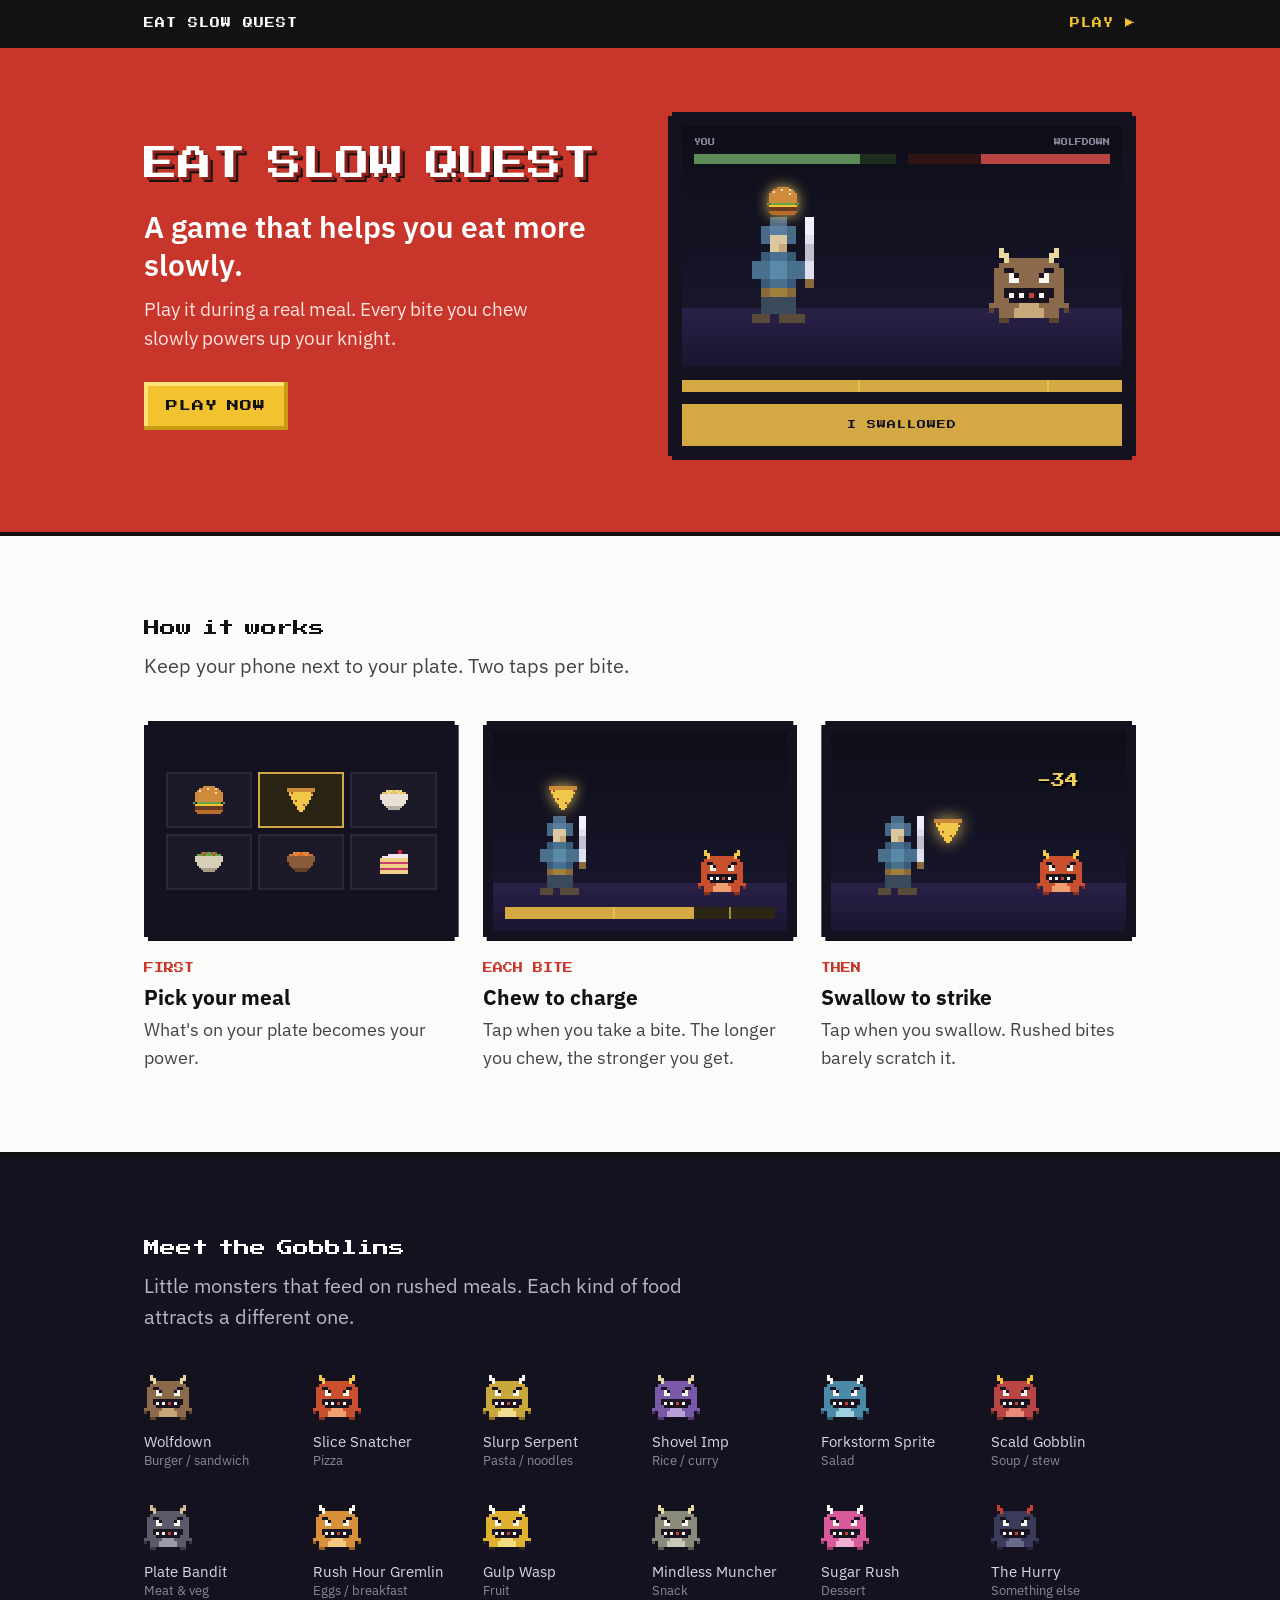
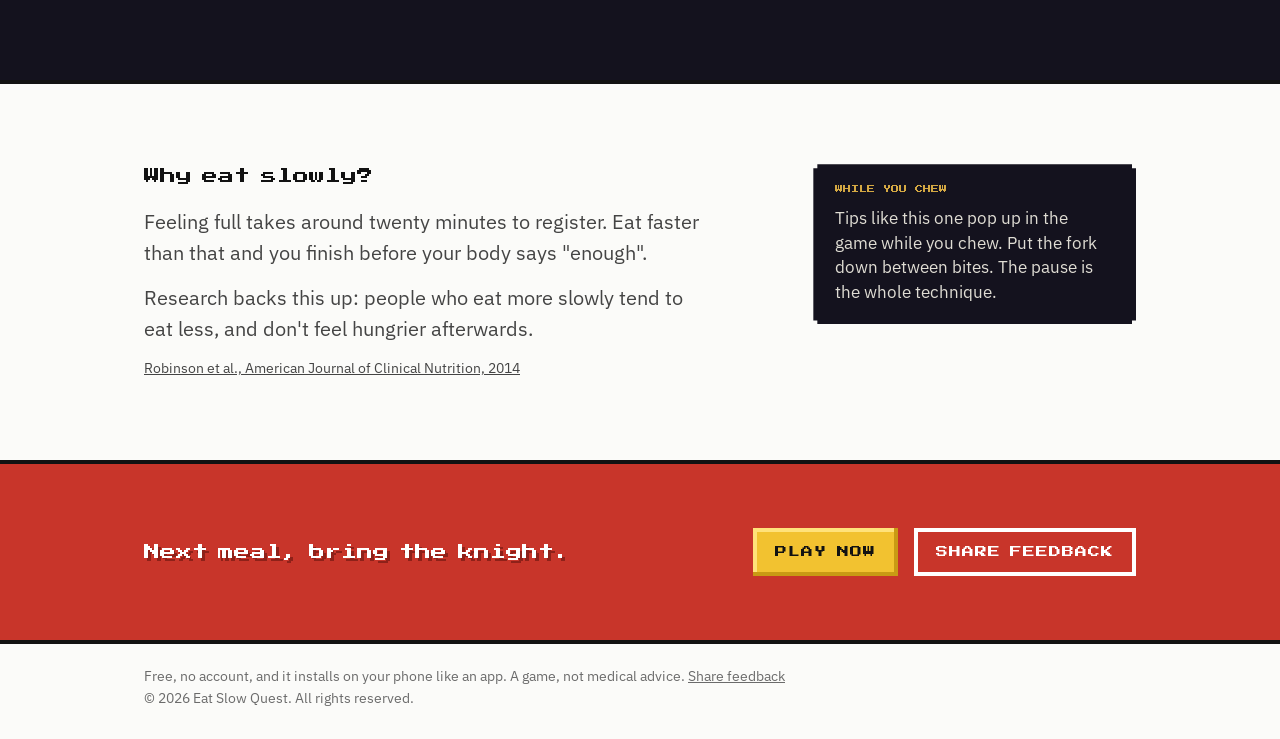
==== index.html @ 136f02ef "Initial commit: Eat Slow Quest game, landing page and feedback form Co-Authored-By: Claude Opus 5.5 " ====
<!DOCTYPE html>
<html lang="en">
<head>
<meta charset="UTF-8">
<meta name="viewport" content="width=device-width, initial-scale=1.0">
<title>Eat Slow Quest</title>
<meta name="description" content="A game that helps you eat more slowly. Play it during a real meal: chewing slowly powers up your knight.">
<meta name="theme-color" content="#c8352a">
<meta property="og:type" content="website">
<meta property="og:title" content="Eat Slow Quest">
<meta property="og:description" content="A game that helps you eat more slowly. Play it during a real meal: every bite you chew slowly powers up your knight.">
<meta name="twitter:card" content="summary">
<meta name="twitter:title" content="Eat Slow Quest">
<meta name="twitter:description" content="A game that helps you eat more slowly. Play it during a real meal.">
<link rel="manifest" href="./manifest.webmanifest">
<link rel="apple-touch-icon" href="./icons/apple-touch-icon.png">
<link rel="icon" type="image/png" href="./icons/icon-192.png">
<link rel="preconnect" href="https://fonts.googleapis.com">
<link href="https://fonts.googleapis.com/css2?family=IBM+Plex+Sans:wght@400;600&family=Press+Start+2P&display=swap" rel="stylesheet">
<style>
  :root {
    --red: #c8352a;
    --red-dark: #8e2119;
    --ink: #121212;
    --ink-2: #444;
    --paper: #fbfbf9;
    --gold: #f2c230;
    --night: #14121e;
    --pixel: 'Press Start 2P', monospace;
    --sans: 'IBM Plex Sans', system-ui, sans-serif;
    --gutter: 24px;
  }
  * { box-sizing: border-box; margin: 0; padding: 0; }
  html { -webkit-text-size-adjust: 100%; }
  body { background: var(--paper); color: var(--ink); font-family: var(--sans); font-size: 18px; line-height: 1.55; }
  a { color: inherit; }
  /* One container, one left edge, for every section. */
  .wrap { max-width: 1040px; margin: 0 auto; padding: 0 var(--gutter); }

  .notch {
    clip-path: polygon(0 4px, 4px 4px, 4px 0, calc(100% - 4px) 0, calc(100% - 4px) 4px, 100% 4px, 100% calc(100% - 4px), calc(100% - 4px) calc(100% - 4px), calc(100% - 4px) 100%, 4px 100%, 4px calc(100% - 4px), 0 calc(100% - 4px));
  }
  .btn {
    display: inline-block; text-decoration: none;
    font-family: var(--pixel); font-size: 12px; letter-spacing: 1px; word-spacing: -0.3em; line-height: 1;
    background: var(--gold); color: var(--ink); padding: 18px 22px;
    box-shadow: inset -4px -4px 0 #c99a14, inset 4px 4px 0 #ffe27a;
  }
  .btn:hover { background: #ffd23d; }
  .btn:active { box-shadow: inset 4px 4px 0 #c99a14, inset -4px -4px 0 #ffe27a; }

  /* Top bar */
  .bar { background: var(--ink); color: #fff; }
  .bar .wrap { display: flex; justify-content: space-between; align-items: center; height: 48px; }
  .bar a { font-family: var(--pixel); font-size: 10px; text-decoration: none; letter-spacing: 1px; }
  .bar a.play { color: var(--gold); }

  /* Cover */
  .cover { background: var(--red); color: #fff; border-bottom: 4px solid var(--ink); }
  .cover .wrap { display: grid; grid-template-columns: 1fr 1fr; gap: 56px; align-items: center; padding-top: 64px; padding-bottom: 72px; }
  .cover h1 { font-family: var(--pixel); font-weight: 400; font-size: clamp(24px, 3.2vw, 34px); line-height: 1.3; word-spacing: -0.35em; text-shadow: 3px 3px 0 var(--red-dark), 5px 5px 0 var(--ink); }
  .cover .what { font-size: clamp(24px, 2.6vw, 30px); font-weight: 600; line-height: 1.25; margin-top: 22px; }
  .cover .how { font-size: 19px; line-height: 1.5; margin-top: 12px; color: #ffe3de; max-width: 440px; }
  .cover .btn { margin-top: 30px; }

  /* Game screen pieces, shared by the cover and the panels */
  .screen { background: var(--night); color: #e0ddd4; font-family: var(--pixel); padding: 14px; }
  .arena { position: relative; overflow: hidden; background: linear-gradient(#0e0e18, #1a1830); }
  .arena::after { content: ''; position: absolute; left: 0; right: 0; bottom: 0; height: 24%; background: linear-gradient(#2a2148, #1a1530); }
  .arena > * { z-index: 1; }
  .hp { position: absolute; top: 12px; left: 12px; right: 12px; display: flex; gap: 12px; font-size: 7px; color: #8a879e; }
  .hp > div { flex: 1; }
  .hp > div:last-child { text-align: right; }
  .hpbar { height: 10px; margin-top: 5px; }
  .hpbar i { display: block; height: 100%; }
  .hpbar.you { background: #1e2e1e; } .hpbar.you i { background: #5b8c5a; width: 82%; }
  .hpbar.foe { background: #2e1414; } .hpbar.foe i { background: #b84444; width: 64%; margin-left: auto; }
  .fighter { position: absolute; bottom: 18%; }
  .bob { animation: bob 2.4s ease-in-out infinite; }
  .chomp { animation: chomp .5s ease-in-out infinite; }
  @keyframes bob { 50% { transform: translateY(-4px); } }
  @keyframes chomp { 50% { transform: translateY(2px) scaleY(.93); } }
  .orb { position: absolute; left: 50%; top: -30px; transform: translateX(-50%); filter: drop-shadow(0 0 7px rgba(240,208,96,.9)); animation: bob 1.2s ease-in-out infinite; }
  .track { position: relative; height: 12px; background: #2e2614; overflow: hidden; }
  .track b { position: absolute; top: 0; bottom: 0; width: 2px; background: rgba(240, 208, 96, .6); z-index: 1; }
  .fill { height: 100%; background: #d4a843; }
  .gbtn { background: #d4a843; color: var(--night); text-align: center; font-size: 9px; padding: 14px; letter-spacing: 1px; }

  .cover .arena { height: 240px; }
  .cover .fighter.you { left: 16%; }
  .cover .fighter.foe { right: 12%; }
  .cover .fill { animation: charge 6s linear infinite; }
  @keyframes charge { 0% { width: 0; } 83% { width: 88%; } 84%, 100% { width: 0; } }
  .cover .track { margin: 14px 0 12px; }

  /* Sections: same padding, same heading block, same left edge */
  section { padding: 80px 0; border-bottom: 4px solid var(--ink); }
  .head { max-width: 560px; margin-bottom: 40px; }
  h2 { font-family: var(--pixel); font-weight: 400; font-size: clamp(14px, 1.6vw, 16px); line-height: 1.5; word-spacing: -0.35em; }
  .head p { font-size: 20px; color: var(--ink-2); margin-top: 10px; }

  /* How it works: three equal panels */
  .panels { display: grid; grid-template-columns: repeat(3, 1fr); gap: 24px; }
  .panel .screen { height: 220px; padding: 10px; }
  .panel .arena { height: 100%; }
  .panel .step { font-family: var(--pixel); font-size: 10px; color: var(--red); margin-top: 20px; }
  .panel h3 { font-size: 21px; line-height: 1.3; margin-top: 8px; }
  .panel p { color: var(--ink-2); margin-top: 4px; }
  .pick { display: grid; grid-template-columns: repeat(3, 1fr); gap: 6px; padding: 12px; height: 100%; align-content: center; }
  .pick div { background: #1c1a28; height: 56px; display: flex; align-items: center; justify-content: center; border: 2px solid #2a2838; }
  .pick div.sel { border-color: #d4a843; background: #2a2414; }
  .panel .fighter.you { left: 16%; }
  .panel .fighter.foe { right: 14%; }
  .p2 .track { position: absolute; left: 12px; right: 12px; bottom: 12px; }
  .p2 .fill { width: 70%; }
  .shot { position: absolute; left: 34%; bottom: 44%; filter: drop-shadow(0 0 8px rgba(240,208,96,.9)); animation: shoot 1.6s ease-in infinite; }
  @keyframes shoot { 0% { transform: translateX(0) rotate(0); opacity: 1; } 70% { transform: translateX(110px) rotate(300deg); opacity: 1; } 71%, 100% { opacity: 0; } }
  .dmg { position: absolute; right: 16%; top: 20%; font-size: 14px; color: #f0d060; text-shadow: 2px 2px 0 #000; animation: dmg 1.6s steps(1) infinite; }
  @keyframes dmg { 0%, 69% { opacity: 0; } 70%, 100% { opacity: 1; } }

  /* Gobblins */
  .gobblins { background: var(--night); color: #e0ddd4; }
  .gobblins h2 { color: #fff; }
  .gobblins .head p { color: #b9b6c8; }
  .roster { display: grid; grid-template-columns: repeat(6, 1fr); gap: 32px 24px; }
  .roster figure { display: flex; flex-direction: column; align-items: flex-start; gap: 12px; }
  .roster .mon { height: 48px; display: flex; align-items: flex-end; }
  .roster figcaption { font-size: 15px; line-height: 1.3; color: #d8d5e4; }
  .roster figcaption small { display: block; font-size: 13px; color: #8a879e; margin-top: 2px; }

  /* Why: text column + tip, top-aligned on the same grid as the panels */
  .why { display: grid; grid-template-columns: 2fr 1fr; gap: 24px; align-items: start; }
  .why p { font-size: 20px; color: var(--ink-2); max-width: 560px; }
  .why p + p { margin-top: 14px; }
  .why .src { font-size: 14px; }
  .note { background: var(--night); color: #e0ddd4; padding: 20px 22px; font-size: 17px; line-height: 1.45; }
  .note b { display: block; font-family: var(--pixel); font-size: 8px; color: #d4a843; font-weight: 400; margin-bottom: 10px; }

  /* End */
  .end { background: var(--red); color: #fff; border-bottom: 4px solid var(--ink); }
  .end .wrap { display: flex; justify-content: space-between; align-items: center; gap: 24px; flex-wrap: wrap; padding-top: 64px; padding-bottom: 64px; }
  .end h2 { color: #fff; text-shadow: 3px 3px 0 var(--red-dark); }
  .end-btns { display: flex; gap: 16px; flex-wrap: wrap; }
  .btn.ghost { background: transparent; color: #fff; box-shadow: inset 0 0 0 4px #fff; }
  .btn.ghost:hover { background: rgba(255,255,255,.12); }
  .btn.ghost:active { box-shadow: inset 0 0 0 4px var(--gold); }
  footer { font-size: 14px; color: #6b6b6b; }
  footer .wrap { padding-top: 22px; padding-bottom: 30px; }

  .knight { position: relative; width: 62px; height: 106px; }
  .knight.sm { width: 46px; height: 78px; }
  .knight i { position: absolute; top: 0; left: 2px; width: 4px; height: 4px; transform: scale(2.2); transform-origin: 2px 0; box-shadow:
     8px 0 0 #4a6a8a,12px 0 0 #4a6a8a,4px 4px 0 #4a6a8a,8px 4px 0 #5a7ea0,12px 4px 0 #5a7ea0,16px 4px 0 #4a6a8a,
     4px 8px 0 #4a6a8a,8px 8px 0 #dcc8a0,12px 8px 0 #dcc8a0,16px 8px 0 #4a6a8a,8px 12px 0 #dcc8a0,12px 12px 0 #c4a878,
     4px 16px 0 #3a5a7a,8px 16px 0 #4a7090,12px 16px 0 #4a7090,16px 16px 0 #3a5a7a,
     0 20px 0 #4a7090,4px 20px 0 #4a7090,8px 20px 0 #5a8aaa,12px 20px 0 #5a8aaa,16px 20px 0 #4a7090,20px 20px 0 #4a7090,
     0 24px 0 #4a7090,4px 24px 0 #4a7090,8px 24px 0 #5a8aaa,12px 24px 0 #5a8aaa,16px 24px 0 #4a7090,20px 24px 0 #4a7090,
     4px 28px 0 #3a5a7a,8px 28px 0 #4a7090,12px 28px 0 #4a7090,16px 28px 0 #3a5a7a,
     4px 32px 0 #8a6a3a,8px 32px 0 #a0803a,12px 32px 0 #a0803a,16px 32px 0 #8a6a3a,
     4px 36px 0 #3a4a5a,8px 36px 0 #3a4a5a,12px 36px 0 #3a4a5a,16px 36px 0 #3a4a5a,
     4px 40px 0 #3a4a5a,8px 40px 0 #3a4a5a,12px 40px 0 #3a4a5a,16px 40px 0 #3a4a5a,
     0 44px 0 #5a4a3a,4px 44px 0 #5a4a3a,12px 44px 0 #5a4a3a,16px 44px 0 #5a4a3a,20px 44px 0 #5a4a3a,
     24px 12px 0 #c0c0d0,24px 16px 0 #c0c0d0,24px 20px 0 #e0e0f0,24px 24px 0 #e0e0f0,
     24px 8px 0 #e0e0f0,24px 4px 0 #f0f0ff,24px 0 0 #f0f0ff,24px 28px 0 #8a6a3a; }
  .knight.sm i { transform: scale(1.65); }
  .px { display: block; image-rendering: pixelated; }
  .food { position: relative; image-rendering: pixelated; }
  .food i { position: absolute; width: 1px; height: 1px; transform-origin: 0 0; }

  @media (max-width: 860px) {
    .cover .wrap { grid-template-columns: 1fr; gap: 40px; padding-top: 44px; padding-bottom: 56px; }
    .panels { grid-template-columns: 1fr; max-width: 440px; gap: 40px; }
    .roster { grid-template-columns: repeat(3, 1fr); }
    .why { grid-template-columns: 1fr; gap: 28px; }
    .note { max-width: 440px; }
    section { padding: 60px 0; }
  }
  @media (max-width: 480px) {
    :root { --gutter: 16px; }
    .roster { grid-template-columns: repeat(3, 1fr); gap: 24px 12px; }
    .roster figcaption { font-size: 14px; }
  }
  @media (prefers-reduced-motion: reduce) {
    *, *::before, *::after { animation: none !important; }
    .cover .fill { width: 70%; }
  }
</style>
</head>
<body>

<div class="bar">
  <div class="wrap">
    <a href="./">EAT SLOW QUEST</a>
    <a class="play" href="./play.html">PLAY ▶</a>
  </div>
</div>

<header class="cover">
  <div class="wrap">
    <div>
      <h1>EAT SLOW QUEST</h1>
      <p class="what">A game that helps you eat more slowly.</p>
      <p class="how">Play it during a real meal. Every bite you chew slowly powers up your knight.</p>
      <a class="btn" href="./play.html">PLAY NOW</a>
    </div>
    <div class="screen notch" role="img" aria-label="The game mid-fight: a knight charged with burger power facing a Gobblin.">
      <div class="arena">
        <div class="hp"><div>YOU<div class="hpbar you"><i></i></div></div><div>WOLFDOWN<div class="hpbar foe"><i></i></div></div></div>
        <div class="fighter you chomp"><div class="orb"><img class="px" src="[data-uri]" width="32" height="28" alt=""></div><img class="px" src="[data-uri]" width="62" height="106" alt=""></div>
        <div class="fighter foe bob"><img class="px" src="[data-uri]" width="80" height="75" alt=""></div>
      </div>
      <div class="track"><b style="left:40%"></b><b style="left:83%"></b><div class="fill"></div></div>
      <div class="gbtn">I SWALLOWED</div>
    </div>
  </div>
</header>

<section>
  <div class="wrap">
    <div class="head">
      <h2>How it works</h2>
      <p>Keep your phone next to your plate. Two taps per bite.</p>
    </div>
    <div class="panels">
      <div class="panel">
        <div class="screen notch"><div class="pick">
          <div><img class="px" src="[data-uri]" width="32" height="28" alt=""></div><div class="sel"><img class="px" src="[data-uri]" width="32" height="24" alt=""></div><div><img class="px" src="[data-uri]" width="32" height="20" alt=""></div>
          <div><img class="px" src="[data-uri]" width="32" height="20" alt=""></div><div><img class="px" src="[data-uri]" width="32" height="20" alt=""></div><div><img class="px" src="[data-uri]" width="32" height="24" alt=""></div>
        </div></div>
        <div class="step">FIRST</div>
        <h3>Pick your meal</h3>
        <p>What's on your plate becomes your power.</p>
      </div>
      <div class="panel p2">
        <div class="screen notch"><div class="arena">
          <div class="fighter you chomp"><div class="orb"><img class="px" src="[data-uri]" width="32" height="24" alt=""></div><img class="px" src="[data-uri]" width="46" height="79" alt=""></div>
          <div class="fighter foe bob"><img class="px" src="[data-uri]" width="48" height="45" alt=""></div>
          <div class="track"><b style="left:40%"></b><b style="left:83%"></b><div class="fill"></div></div>
        </div></div>
        <div class="step">EACH BITE</div>
        <h3>Chew to charge</h3>
        <p>Tap when you take a bite. The longer you chew, the stronger you get.</p>
      </div>
      <div class="panel">
        <div class="screen notch"><div class="arena">
          <div class="fighter you"><img class="px" src="[data-uri]" width="46" height="79" alt=""></div>
          <div class="shot"><img class="px" src="[data-uri]" width="32" height="24" alt=""></div>
          <div class="dmg">-34</div>
          <div class="fighter foe bob"><img class="px" src="[data-uri]" width="48" height="45" alt=""></div>
        </div></div>
        <div class="step">THEN</div>
        <h3>Swallow to strike</h3>
        <p>Tap when you swallow. Rushed bites barely scratch it.</p>
      </div>
    </div>
  </div>
</section>

<section class="gobblins">
  <div class="wrap">
    <div class="head">
      <h2>Meet the Gobblins</h2>
      <p>Little monsters that feed on rushed meals. Each kind of food attracts a different one.</p>
    </div>
    <div class="roster"><figure><div class="mon"><img class="px" src="[data-uri]" width="48" height="45" alt=""></div><figcaption>Wolfdown<small>Burger / sandwich</small></figcaption></figure><figure><div class="mon"><img class="px" src="[data-uri]" width="48" height="45" alt=""></div><figcaption>Slice Snatcher<small>Pizza</small></figcaption></figure><figure><div class="mon"><img class="px" src="[data-uri]" width="48" height="45" alt=""></div><figcaption>Slurp Serpent<small>Pasta / noodles</small></figcaption></figure><figure><div class="mon"><img class="px" src="[data-uri]" width="48" height="45" alt=""></div><figcaption>Shovel Imp<small>Rice / curry</small></figcaption></figure><figure><div class="mon"><img class="px" src="[data-uri]" width="48" height="45" alt=""></div><figcaption>Forkstorm Sprite<small>Salad</small></figcaption></figure><figure><div class="mon"><img class="px" src="[data-uri]" width="48" height="45" alt=""></div><figcaption>Scald Gobblin<small>Soup / stew</small></figcaption></figure><figure><div class="mon"><img class="px" src="[data-uri]" width="48" height="45" alt=""></div><figcaption>Plate Bandit<small>Meat &amp; veg</small></figcaption></figure><figure><div class="mon"><img class="px" src="[data-uri]" width="48" height="45" alt=""></div><figcaption>Rush Hour Gremlin<small>Eggs / breakfast</small></figcaption></figure><figure><div class="mon"><img class="px" src="[data-uri]" width="48" height="45" alt=""></div><figcaption>Gulp Wasp<small>Fruit</small></figcaption></figure><figure><div class="mon"><img class="px" src="[data-uri]" width="48" height="45" alt=""></div><figcaption>Mindless Muncher<small>Snack</small></figcaption></figure><figure><div class="mon"><img class="px" src="[data-uri]" width="48" height="45" alt=""></div><figcaption>Sugar Rush<small>Dessert</small></figcaption></figure><figure><div class="mon"><img class="px" src="[data-uri]" width="48" height="45" alt=""></div><figcaption>The Hurry<small>Something else</small></figcaption></figure></div>
  </div>
</section>

<section>
  <div class="wrap why">
    <div>
      <div class="head" style="margin-bottom:18px"><h2>Why eat slowly?</h2></div>
      <p>Feeling full takes around twenty minutes to register. Eat faster than that and you finish before your body says "enough".</p>
      <p>Research backs this up: people who eat more slowly tend to eat less, and don't feel hungrier afterwards.</p>
      <p class="src"><a href="https://academic.oup.com/ajcn/article/100/1/123/4576445">Robinson et al., American Journal of Clinical Nutrition, 2014</a></p>
    </div>
    <div class="note notch"><b>WHILE YOU CHEW</b>Tips like this one pop up in the game while you chew. Put the fork down between bites. The pause is the whole technique.</div>
  </div>
</section>

<div class="end">
  <div class="wrap">
    <h2>Next meal, bring the knight.</h2>
    <div class="end-btns">
      <a class="btn" href="./play.html">PLAY NOW</a>
      <a class="btn ghost" href="./feedback.html">SHARE FEEDBACK</a>
    </div>
  </div>
</div>

<footer><div class="wrap">Free, no account, and it installs on your phone like an app. A game, not medical advice. <a href="./feedback.html">Share feedback</a><br>© 2026 Eat Slow Quest. All rights reserved.</div></footer>

</body>
</html>
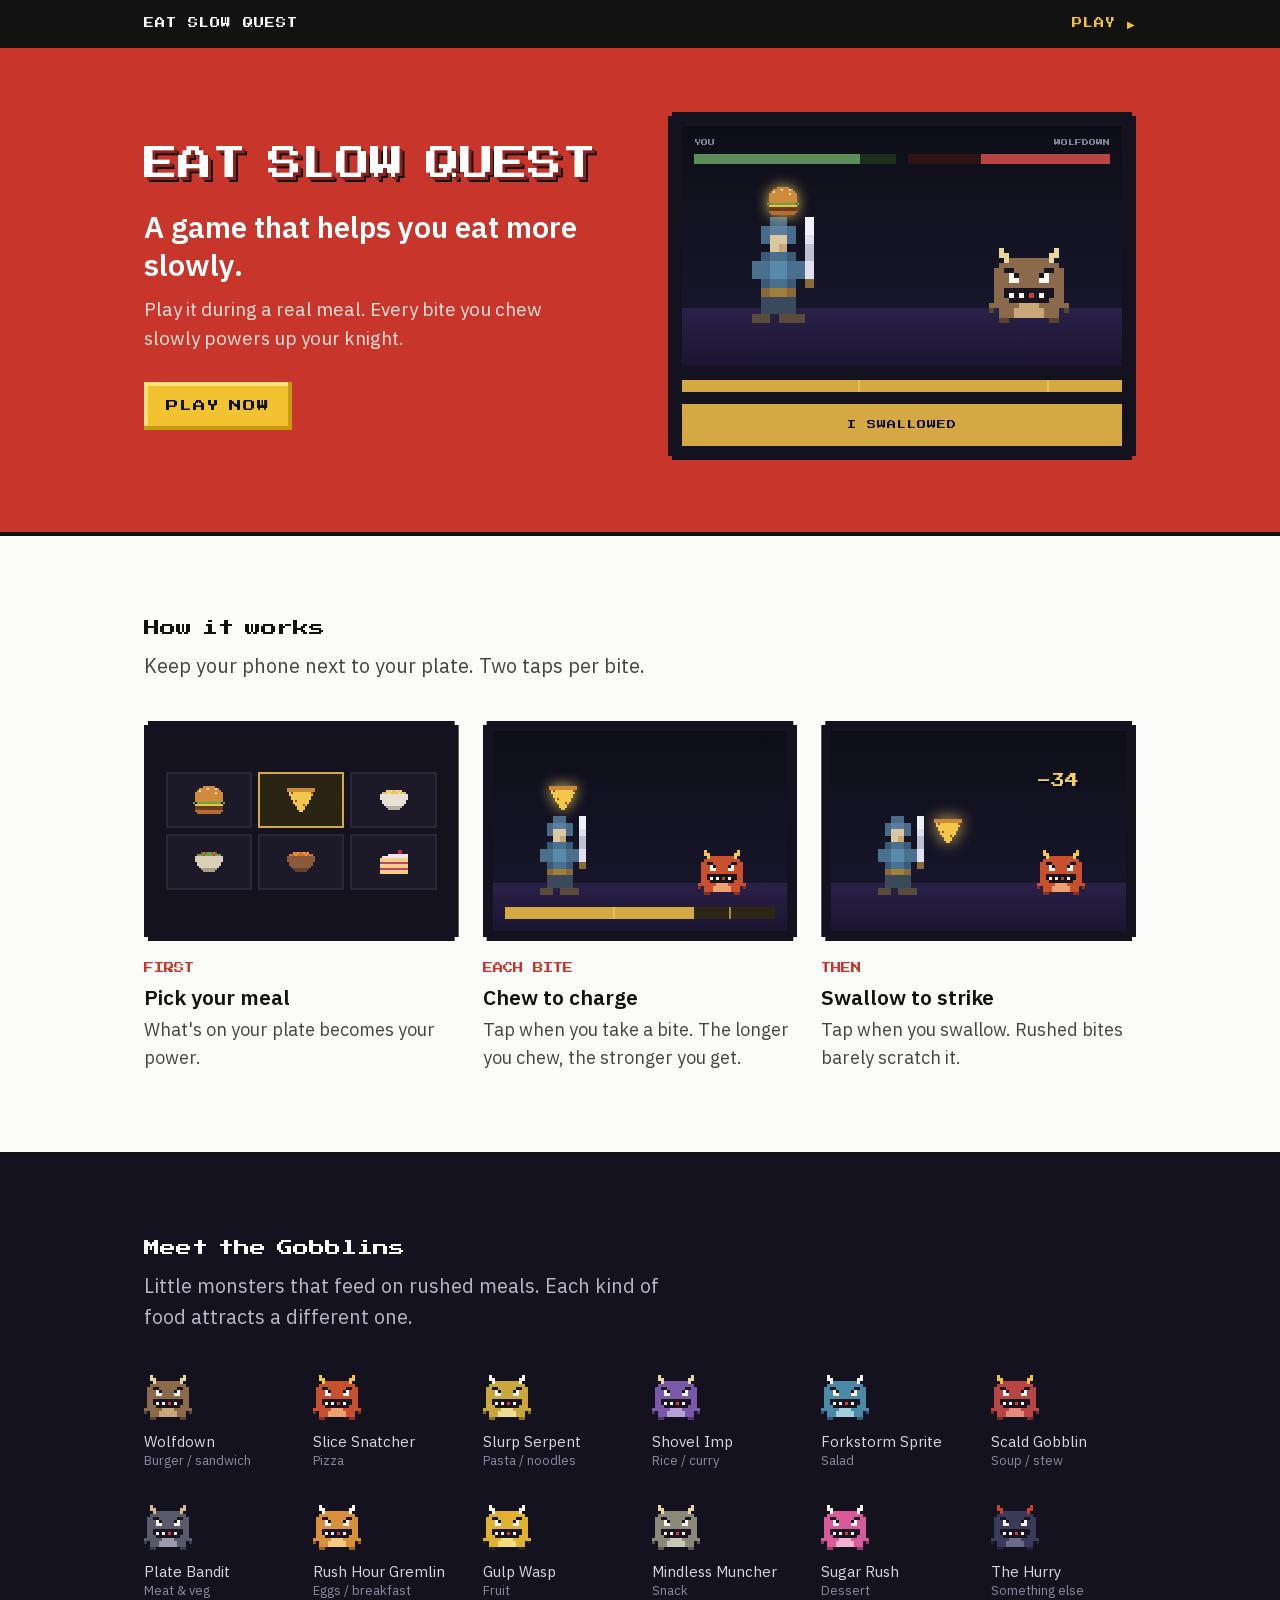
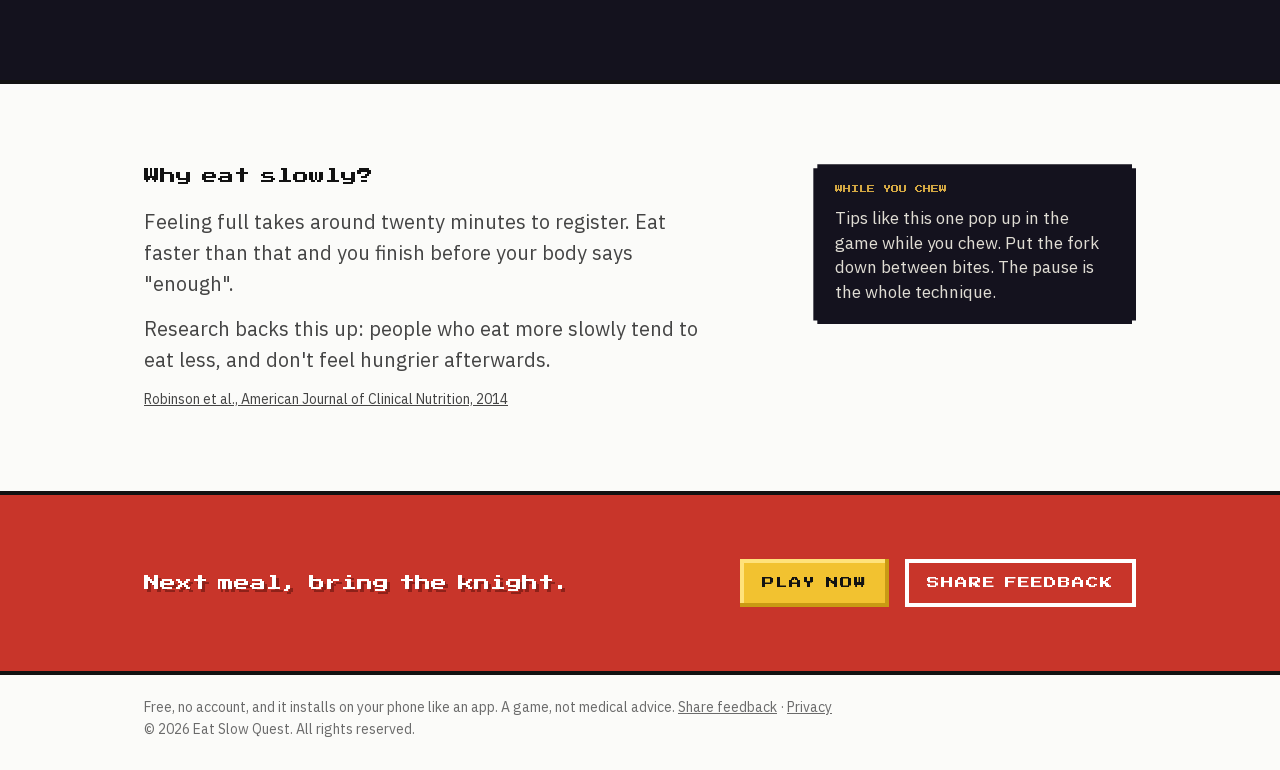
==== commit 0bf62459: "GDPR: add privacy notice, self-host fonts (no requests to Google) Co-Authored-By: Claude Opus 5.5 <n" ====
--- a/index.html
+++ b/index.html
@@ -15,8 +15,7 @@
 <link rel="manifest" href="./manifest.webmanifest">
 <link rel="apple-touch-icon" href="./icons/apple-touch-icon.png">
 <link rel="icon" type="image/png" href="./icons/icon-192.png">
-<link rel="preconnect" href="https://fonts.googleapis.com">
-<link href="https://fonts.googleapis.com/css2?family=IBM+Plex+Sans:wght@400;600&family=Press+Start+2P&display=swap" rel="stylesheet">
+<link rel="stylesheet" href="./fonts/fonts.css">
 <style>
   :root {
     --red: #c8352a;
@@ -89,8 +88,28 @@
   .cover .arena { height: 240px; }
   .cover .fighter.you { left: 16%; }
   .cover .fighter.foe { right: 12%; }
-  .cover .fill { animation: charge 6s linear infinite; }
-  @keyframes charge { 0% { width: 0; } 83% { width: 88%; } 84%, 100% { width: 0; } }
+  /* One bite on a 7s loop, all in sync: chew fills the bar to the end (gold once
+     past the 25s mark), hold full, tap I SWALLOWED, the Gobblin takes the hit,
+     and the bar drains back for the next bite. */
+  .cover .fill { animation: charge 7s infinite; }
+  @keyframes charge {
+    0%       { width: 0;    background: #d4a843; box-shadow: none; animation-timing-function: cubic-bezier(.3, .1, .6, 1); }
+    62%      { background: #d4a843; box-shadow: none; }
+    64%      { background: #f0d060; box-shadow: 0 0 10px rgba(240, 208, 96, .8); }
+    75%, 88% { width: 100%; background: #f0d060; box-shadow: 0 0 10px rgba(240, 208, 96, .8); animation-timing-function: ease-in; }
+    100%     { width: 0;    background: #d4a843; box-shadow: none; }
+  }
+  .cover .gbtn { animation: press 7s infinite; }
+  @keyframes press {
+    0%, 86%, 93%, 100% { transform: none; filter: none; }
+    88%                { transform: translateY(2px) scale(.985); filter: brightness(.85); }
+  }
+  .cover .fighter.foe > * { animation: flinch 7s infinite; }
+  @keyframes flinch {
+    0%, 88%, 96%, 100% { transform: none; filter: none; }
+    89%                { transform: translateX(8px); filter: brightness(2.2); }
+    92%                { transform: translateX(-4px); filter: brightness(1.3); }
+  }
   .cover .track { margin: 14px 0 12px; }
 
   /* Sections: same padding, same heading block, same left edge */
@@ -272,7 +291,7 @@
       <div class="head" style="margin-bottom:18px"><h2>Why eat slowly?</h2></div>
       <p>Feeling full takes around twenty minutes to register. Eat faster than that and you finish before your body says "enough".</p>
       <p>Research backs this up: people who eat more slowly tend to eat less, and don't feel hungrier afterwards.</p>
-      <p class="src"><a href="https://academic.oup.com/ajcn/article/100/1/123/4576445">Robinson et al., American Journal of Clinical Nutrition, 2014</a></p>
+      <p class="src"><a href="https://doi.org/10.3945/ajcn.113.081745">Robinson et al., American Journal of Clinical Nutrition, 2014</a></p>
     </div>
     <div class="note notch"><b>WHILE YOU CHEW</b>Tips like this one pop up in the game while you chew. Put the fork down between bites. The pause is the whole technique.</div>
   </div>
@@ -288,7 +307,7 @@
   </div>
 </div>
 
-<footer><div class="wrap">Free, no account, and it installs on your phone like an app. A game, not medical advice. <a href="./feedback.html">Share feedback</a><br>© 2026 Eat Slow Quest. All rights reserved.</div></footer>
+<footer><div class="wrap">Free, no account, and it installs on your phone like an app. A game, not medical advice. <a href="./feedback.html">Share feedback</a> · <a href="./privacy.html">Privacy</a><br>© 2026 Eat Slow Quest. All rights reserved.</div></footer>
 
 </body>
 </html>
--- a/fonts/fonts.css
+++ b/fonts/fonts.css
@@ -0,0 +1,65 @@
+/* Self-hosted so visitors' browsers never contact Google. All fonts: SIL Open Font License 1.1, see LICENSE.txt */
+@font-face {
+  font-family: 'IBM Plex Sans';
+  font-style: normal;
+  font-weight: 400;
+  font-display: swap;
+  src: url(./ibm-plex-sans-400-latin-ext.woff2) format('woff2');
+  unicode-range: U+0100-02BA, U+02BD-02C5, U+02C7-02CC, U+02CE-02D7, U+02DD-02FF, U+0304, U+0308, U+0329, U+1D00-1DBF, U+1E00-1E9F, U+1EF2-1EFF, U+2020, U+20A0-20AB, U+20AD-20C4, U+2113, U+2C60-2C7F, U+A720-A7FF;
+}
+@font-face {
+  font-family: 'IBM Plex Sans';
+  font-style: normal;
+  font-weight: 400;
+  font-display: swap;
+  src: url(./ibm-plex-sans-400-latin.woff2) format('woff2');
+  unicode-range: U+0000-00FF, U+0131, U+0152-0153, U+02BB-02BC, U+02C6, U+02DA, U+02DC, U+0304, U+0308, U+0329, U+2000-206F, U+20AC, U+2122, U+2191, U+2193, U+2212, U+2215, U+FEFF, U+FFFD;
+}
+@font-face {
+  font-family: 'IBM Plex Sans';
+  font-style: normal;
+  font-weight: 600;
+  font-display: swap;
+  src: url(./ibm-plex-sans-600-latin-ext.woff2) format('woff2');
+  unicode-range: U+0100-02BA, U+02BD-02C5, U+02C7-02CC, U+02CE-02D7, U+02DD-02FF, U+0304, U+0308, U+0329, U+1D00-1DBF, U+1E00-1E9F, U+1EF2-1EFF, U+2020, U+20A0-20AB, U+20AD-20C4, U+2113, U+2C60-2C7F, U+A720-A7FF;
+}
+@font-face {
+  font-family: 'IBM Plex Sans';
+  font-style: normal;
+  font-weight: 600;
+  font-display: swap;
+  src: url(./ibm-plex-sans-600-latin.woff2) format('woff2');
+  unicode-range: U+0000-00FF, U+0131, U+0152-0153, U+02BB-02BC, U+02C6, U+02DA, U+02DC, U+0304, U+0308, U+0329, U+2000-206F, U+20AC, U+2122, U+2191, U+2193, U+2212, U+2215, U+FEFF, U+FFFD;
+}
+@font-face {
+  font-family: 'Press Start 2P';
+  font-style: normal;
+  font-weight: 400;
+  font-display: swap;
+  src: url(./press-start-2p-400-latin-ext.woff2) format('woff2');
+  unicode-range: U+0100-02BA, U+02BD-02C5, U+02C7-02CC, U+02CE-02D7, U+02DD-02FF, U+0304, U+0308, U+0329, U+1D00-1DBF, U+1E00-1E9F, U+1EF2-1EFF, U+2020, U+20A0-20AB, U+20AD-20C4, U+2113, U+2C60-2C7F, U+A720-A7FF;
+}
+@font-face {
+  font-family: 'Press Start 2P';
+  font-style: normal;
+  font-weight: 400;
+  font-display: swap;
+  src: url(./press-start-2p-400-latin.woff2) format('woff2');
+  unicode-range: U+0000-00FF, U+0131, U+0152-0153, U+02BB-02BC, U+02C6, U+02DA, U+02DC, U+0304, U+0308, U+0329, U+2000-206F, U+20AC, U+2122, U+2191, U+2193, U+2212, U+2215, U+FEFF, U+FFFD;
+}
+@font-face {
+  font-family: 'VT323';
+  font-style: normal;
+  font-weight: 400;
+  font-display: swap;
+  src: url(./vt323-400-latin-ext.woff2) format('woff2');
+  unicode-range: U+0100-02BA, U+02BD-02C5, U+02C7-02CC, U+02CE-02D7, U+02DD-02FF, U+0304, U+0308, U+0329, U+1D00-1DBF, U+1E00-1E9F, U+1EF2-1EFF, U+2020, U+20A0-20AB, U+20AD-20C4, U+2113, U+2C60-2C7F, U+A720-A7FF;
+}
+@font-face {
+  font-family: 'VT323';
+  font-style: normal;
+  font-weight: 400;
+  font-display: swap;
+  src: url(./vt323-400-latin.woff2) format('woff2');
+  unicode-range: U+0000-00FF, U+0131, U+0152-0153, U+02BB-02BC, U+02C6, U+02DA, U+02DC, U+0304, U+0308, U+0329, U+2000-206F, U+20AC, U+2122, U+2191, U+2193, U+2212, U+2215, U+FEFF, U+FFFD;
+}
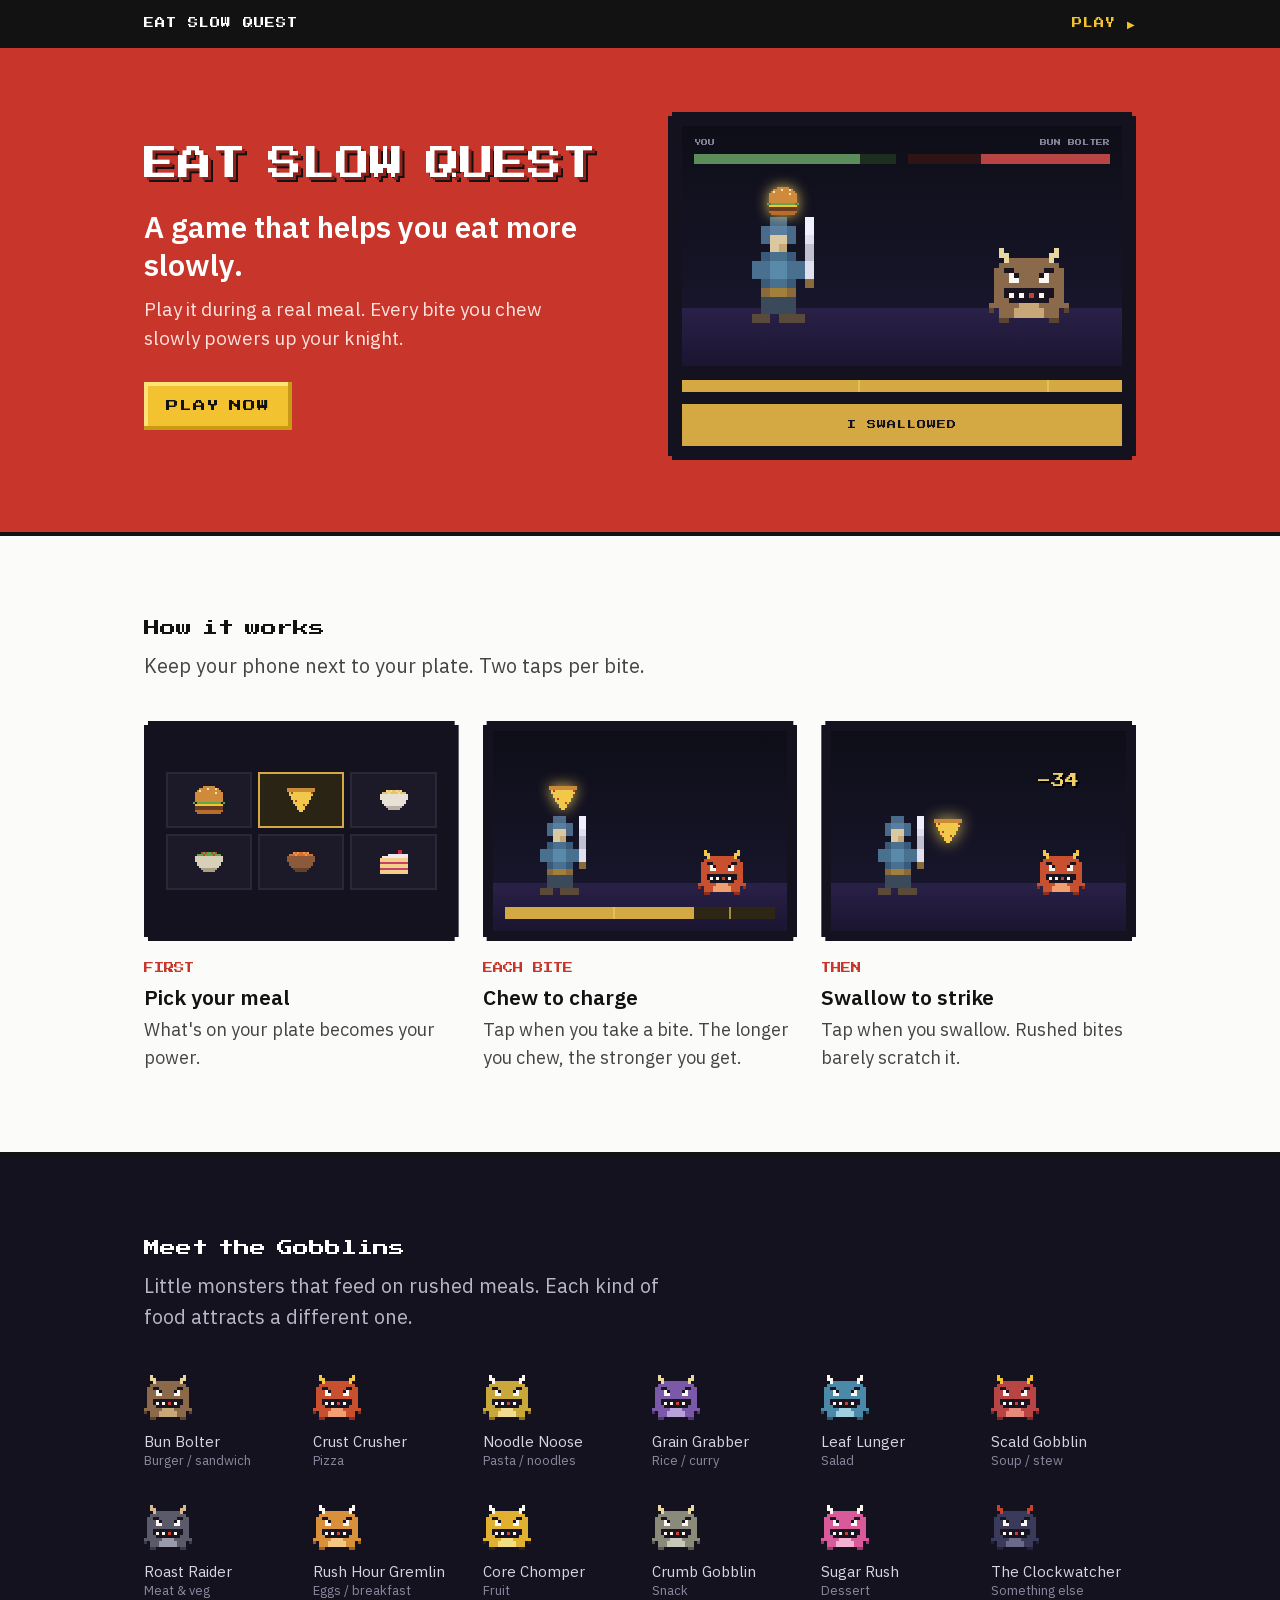
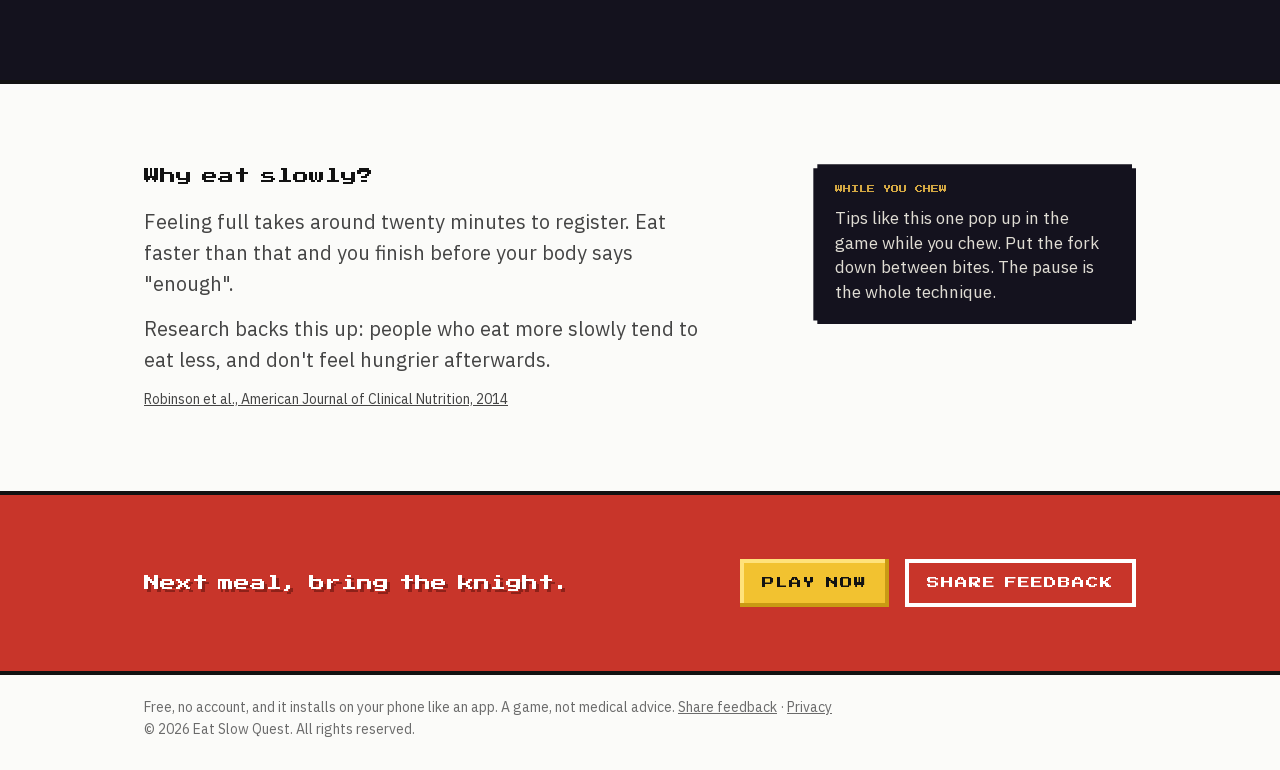
==== commit 296cb54c: "Rename Gobblins, fix 'a rookie The …' article, privacy: hosting moved to VH Co-Authored-By: Claude O" ====
--- a/index.html
+++ b/index.html
@@ -224,7 +224,7 @@
     </div>
     <div class="screen notch" role="img" aria-label="The game mid-fight: a knight charged with burger power facing a Gobblin.">
       <div class="arena">
-        <div class="hp"><div>YOU<div class="hpbar you"><i></i></div></div><div>WOLFDOWN<div class="hpbar foe"><i></i></div></div></div>
+        <div class="hp"><div>YOU<div class="hpbar you"><i></i></div></div><div>BUN BOLTER<div class="hpbar foe"><i></i></div></div></div>
         <div class="fighter you chomp"><div class="orb"><img class="px" src="[data-uri]" width="32" height="28" alt=""></div><img class="px" src="[data-uri]" width="62" height="106" alt=""></div>
         <div class="fighter foe bob"><img class="px" src="[data-uri]" width="80" height="75" alt=""></div>
       </div>
@@ -281,7 +281,7 @@
       <h2>Meet the Gobblins</h2>
       <p>Little monsters that feed on rushed meals. Each kind of food attracts a different one.</p>
     </div>
-    <div class="roster"><figure><div class="mon"><img class="px" src="[data-uri]" width="48" height="45" alt=""></div><figcaption>Wolfdown<small>Burger / sandwich</small></figcaption></figure><figure><div class="mon"><img class="px" src="[data-uri]" width="48" height="45" alt=""></div><figcaption>Slice Snatcher<small>Pizza</small></figcaption></figure><figure><div class="mon"><img class="px" src="[data-uri]" width="48" height="45" alt=""></div><figcaption>Slurp Serpent<small>Pasta / noodles</small></figcaption></figure><figure><div class="mon"><img class="px" src="[data-uri]" width="48" height="45" alt=""></div><figcaption>Shovel Imp<small>Rice / curry</small></figcaption></figure><figure><div class="mon"><img class="px" src="[data-uri]" width="48" height="45" alt=""></div><figcaption>Forkstorm Sprite<small>Salad</small></figcaption></figure><figure><div class="mon"><img class="px" src="[data-uri]" width="48" height="45" alt=""></div><figcaption>Scald Gobblin<small>Soup / stew</small></figcaption></figure><figure><div class="mon"><img class="px" src="[data-uri]" width="48" height="45" alt=""></div><figcaption>Plate Bandit<small>Meat &amp; veg</small></figcaption></figure><figure><div class="mon"><img class="px" src="[data-uri]" width="48" height="45" alt=""></div><figcaption>Rush Hour Gremlin<small>Eggs / breakfast</small></figcaption></figure><figure><div class="mon"><img class="px" src="[data-uri]" width="48" height="45" alt=""></div><figcaption>Gulp Wasp<small>Fruit</small></figcaption></figure><figure><div class="mon"><img class="px" src="[data-uri]" width="48" height="45" alt=""></div><figcaption>Mindless Muncher<small>Snack</small></figcaption></figure><figure><div class="mon"><img class="px" src="[data-uri]" width="48" height="45" alt=""></div><figcaption>Sugar Rush<small>Dessert</small></figcaption></figure><figure><div class="mon"><img class="px" src="[data-uri]" width="48" height="45" alt=""></div><figcaption>The Hurry<small>Something else</small></figcaption></figure></div>
+    <div class="roster"><figure><div class="mon"><img class="px" src="[data-uri]" width="48" height="45" alt=""></div><figcaption>Bun Bolter<small>Burger / sandwich</small></figcaption></figure><figure><div class="mon"><img class="px" src="[data-uri]" width="48" height="45" alt=""></div><figcaption>Crust Crusher<small>Pizza</small></figcaption></figure><figure><div class="mon"><img class="px" src="[data-uri]" width="48" height="45" alt=""></div><figcaption>Noodle Noose<small>Pasta / noodles</small></figcaption></figure><figure><div class="mon"><img class="px" src="[data-uri]" width="48" height="45" alt=""></div><figcaption>Grain Grabber<small>Rice / curry</small></figcaption></figure><figure><div class="mon"><img class="px" src="[data-uri]" width="48" height="45" alt=""></div><figcaption>Leaf Lunger<small>Salad</small></figcaption></figure><figure><div class="mon"><img class="px" src="[data-uri]" width="48" height="45" alt=""></div><figcaption>Scald Gobblin<small>Soup / stew</small></figcaption></figure><figure><div class="mon"><img class="px" src="[data-uri]" width="48" height="45" alt=""></div><figcaption>Roast Raider<small>Meat &amp; veg</small></figcaption></figure><figure><div class="mon"><img class="px" src="[data-uri]" width="48" height="45" alt=""></div><figcaption>Rush Hour Gremlin<small>Eggs / breakfast</small></figcaption></figure><figure><div class="mon"><img class="px" src="[data-uri]" width="48" height="45" alt=""></div><figcaption>Core Chomper<small>Fruit</small></figcaption></figure><figure><div class="mon"><img class="px" src="[data-uri]" width="48" height="45" alt=""></div><figcaption>Crumb Gobblin<small>Snack</small></figcaption></figure><figure><div class="mon"><img class="px" src="[data-uri]" width="48" height="45" alt=""></div><figcaption>Sugar Rush<small>Dessert</small></figcaption></figure><figure><div class="mon"><img class="px" src="[data-uri]" width="48" height="45" alt=""></div><figcaption>The Clockwatcher<small>Something else</small></figcaption></figure></div>
   </div>
 </section>
 
